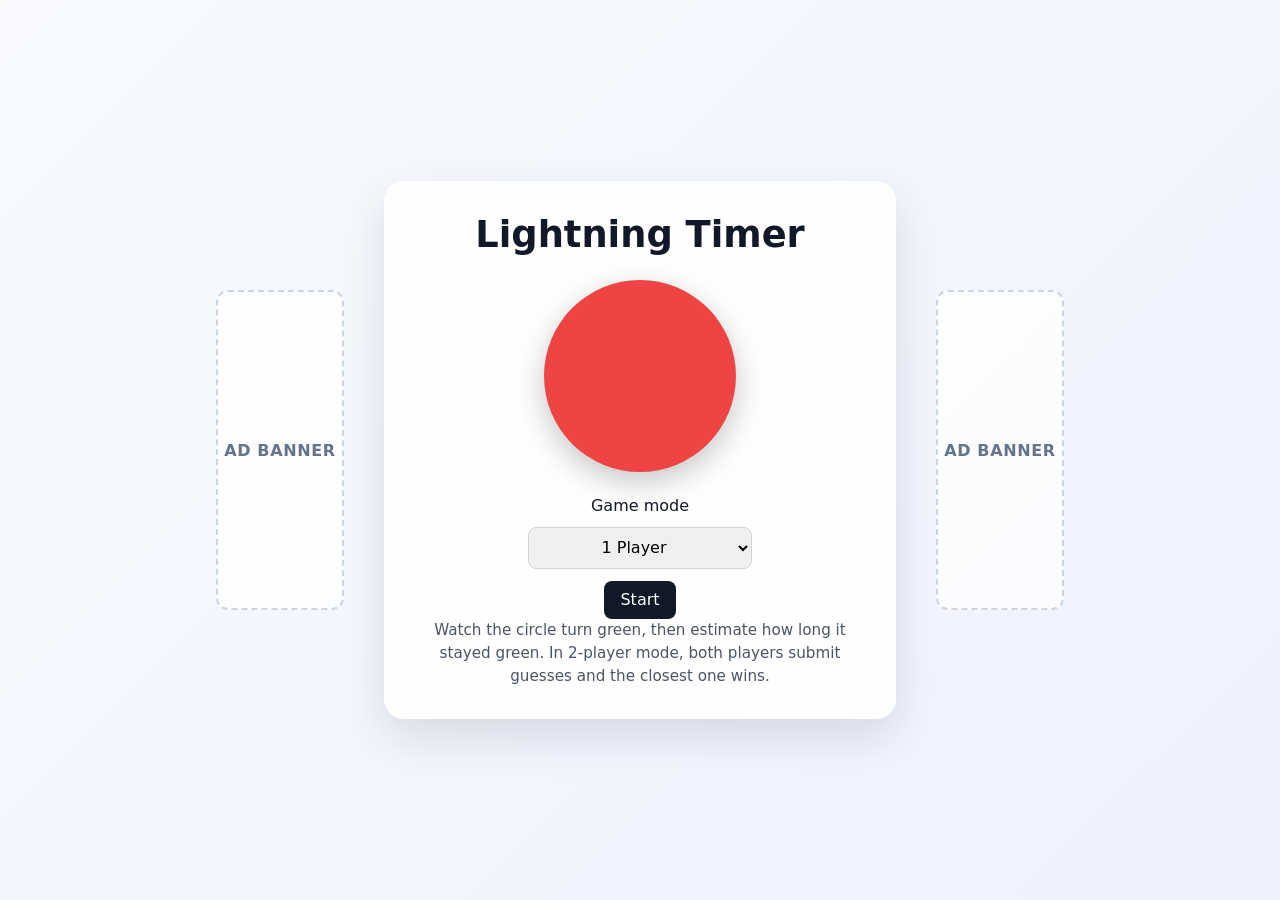
==== index.html @ 72d90bfa "Update index.html" ====
<!DOCTYPE html>
<html lang="en">
  <head>
    <!-- Google tag (gtag.js) -->
<script async src="https://www.googletagmanager.com/gtag/js?id=G-FT5W2FTYKB"></script>
<script>
  window.dataLayer = window.dataLayer || [];
  function gtag(){dataLayer.push(arguments);}
  gtag('js', new Date());

  gtag('config', 'G-FT5W2FTYKB');
</script>
    <meta charset="UTF-8" />
    <meta name="viewport" content="width=device-width, initial-scale=1.0" />
    <title>Lightning Timer</title>
    <link rel="stylesheet" href="styles.css" />
  </head>
  <body>
    <aside class="ad-sidebar ad-sidebar-left" aria-label="Left ad banner">
      <div class="ad-placeholder">Ad Banner</div>
    </aside>

    <main class="app">
      <h1>Lightning Timer</h1>
      <div id="circle" aria-live="polite"></div>
      <div id="panel"></div>
    </main>

    <aside class="ad-sidebar ad-sidebar-right" aria-label="Right ad banner">
      <div class="ad-placeholder">Ad Banner</div>
    </aside>

    <script src="script.js"></script>
  </body>
</html>
---- styles.css ----
:root {
  color-scheme: light;
  font-family: system-ui, -apple-system, BlinkMacSystemFont, "Segoe UI", sans-serif;
  background: #f7f7f8;
  color: #111827;
}

* {
  box-sizing: border-box;
}

body {
  margin: 0;
  min-height: 100vh;
  display: grid;
  place-items: center;
  padding: 2rem 1rem;
  background: linear-gradient(135deg, #f8fafc, #eef2ff);
  position: relative;
}

.ad-sidebar {
  display: none;
  width: 160px;
  min-height: 600px;
  align-items: center;
  justify-content: center;
  padding: 1rem;
}

.ad-placeholder {
  width: 100%;
  min-height: 320px;
  display: grid;
  place-items: center;
  border: 2px dashed #cbd5e1;
  border-radius: 0.75rem;
  background: rgba(255, 255, 255, 0.75);
  color: #64748b;
  font-weight: 600;
  letter-spacing: 0.04em;
  text-transform: uppercase;
}

.app {
  width: min(100%, 36rem);
  display: flex;
  flex-direction: column;
  align-items: center;
  gap: 1.5rem;
  padding: 2rem;
  border-radius: 1.25rem;
  background: rgba(255, 255, 255, 0.9);
  box-shadow: 0 18px 45px rgba(15, 23, 42, 0.12);
}

h1 {
  margin: 0;
  font-size: clamp(1.6rem, 3vw, 2.3rem);
}

#circle {
  width: 12rem;
  height: 12rem;
  border-radius: 50%;
  background: #ef4444;
  box-shadow: 0 10px 30px rgba(0, 0, 0, 0.22);
  transition: background-color 0.15s ease;
}

#circle.green {
  background: #22c55e;
}

#panel {
  min-height: 8rem;
  width: 100%;
  text-align: center;
}

button,
input,
select {
  font: inherit;
  padding: 0.6rem 1rem;
  border-radius: 0.5rem;
  border: 1px solid #d1d5db;
}

button {
  background: #111827;
  color: white;
  cursor: pointer;
  border: none;
}

button:hover {
  background: #374151;
}

input,
select {
  width: 100%;
  max-width: 14rem;
  text-align: center;
}

form {
  display: flex;
  flex-direction: column;
  align-items: center;
  gap: 0.75rem;
}

.buttonRow {
  display: flex;
  gap: 0.75rem;
  justify-content: center;
  flex-wrap: wrap;
}

.rules {
  max-width: 28rem;
  margin: 0 auto;
  font-size: 0.95rem;
  line-height: 1.5;
  color: #4b5563;
}

.muted {
  color: #6b7280;
}

@media (min-width: 1024px) {
  body {
    grid-template-columns: 1fr auto 1fr;
    gap: 1.5rem;
  }

  .ad-sidebar {
    display: flex;
  }

  .ad-sidebar-left {
    justify-self: end;
  }

  .ad-sidebar-right {
    justify-self: start;
  }

  .app {
    grid-column: 2;
  }
}
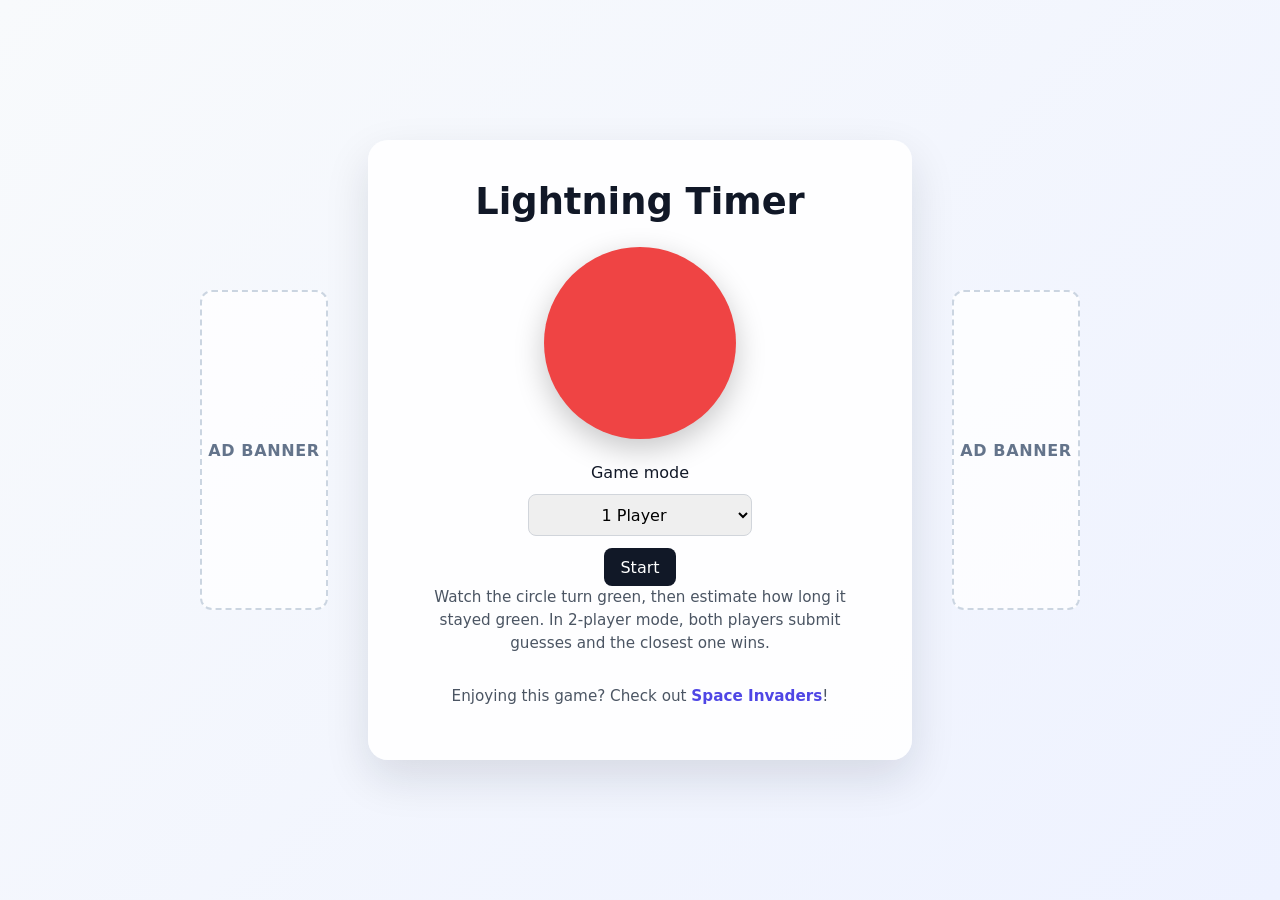
==== commit 42008898: "Update index.html" ====
--- a/index.html
+++ b/index.html
@@ -24,6 +24,7 @@
       <h1>Lightning Timer</h1>
       <div id="circle" aria-live="polite"></div>
       <div id="panel"></div>
+      <p class="promo">Enjoying this game? Check out <a href="https://dv21-hub.github.io/inavders-game/" target="_blank">Space Invaders</a>!</p>
     </main>
 
     <aside class="ad-sidebar ad-sidebar-right" aria-label="Right ad banner">
--- a/styles.css
+++ b/styles.css
@@ -4,11 +4,9 @@
   background: #f7f7f8;
   color: #111827;
 }
-
 * {
   box-sizing: border-box;
 }
-
 body {
   margin: 0;
   min-height: 100vh;
@@ -18,7 +16,6 @@
   background: linear-gradient(135deg, #f8fafc, #eef2ff);
   position: relative;
 }
-
 .ad-sidebar {
   display: none;
   width: 160px;
@@ -27,7 +24,6 @@
   justify-content: center;
   padding: 1rem;
 }
-
 .ad-placeholder {
   width: 100%;
   min-height: 320px;
@@ -41,24 +37,21 @@
   letter-spacing: 0.04em;
   text-transform: uppercase;
 }
-
 .app {
-  width: min(100%, 36rem);
+  width: min(100%, 48rem);
   display: flex;
   flex-direction: column;
   align-items: center;
   gap: 1.5rem;
-  padding: 2rem;
+  padding: 2.5rem 3rem;
   border-radius: 1.25rem;
   background: rgba(255, 255, 255, 0.9);
   box-shadow: 0 18px 45px rgba(15, 23, 42, 0.12);
 }
-
 h1 {
   margin: 0;
   font-size: clamp(1.6rem, 3vw, 2.3rem);
 }
-
 #circle {
   width: 12rem;
   height: 12rem;
@@ -67,17 +60,14 @@
   box-shadow: 0 10px 30px rgba(0, 0, 0, 0.22);
   transition: background-color 0.15s ease;
 }
-
 #circle.green {
   background: #22c55e;
 }
-
 #panel {
   min-height: 8rem;
   width: 100%;
   text-align: center;
 }
-
 button,
 input,
 select {
@@ -86,39 +76,33 @@
   border-radius: 0.5rem;
   border: 1px solid #d1d5db;
 }
-
 button {
   background: #111827;
   color: white;
   cursor: pointer;
   border: none;
 }
-
 button:hover {
   background: #374151;
 }
-
 input,
 select {
   width: 100%;
   max-width: 14rem;
   text-align: center;
 }
-
 form {
   display: flex;
   flex-direction: column;
   align-items: center;
   gap: 0.75rem;
 }
-
 .buttonRow {
   display: flex;
   gap: 0.75rem;
   justify-content: center;
   flex-wrap: wrap;
 }
-
 .rules {
   max-width: 28rem;
   margin: 0 auto;
@@ -126,29 +110,37 @@
   line-height: 1.5;
   color: #4b5563;
 }
-
 .muted {
   color: #6b7280;
 }
-
+.promo {
+  margin-top: 0.5rem;
+  font-size: 0.95rem;
+  color: #4b5563;
+  text-align: center;
+}
+.promo a {
+  color: #4f46e5;
+  text-decoration: none;
+  font-weight: 600;
+}
+.promo a:hover {
+  text-decoration: underline;
+}
 @media (min-width: 1024px) {
   body {
     grid-template-columns: 1fr auto 1fr;
     gap: 1.5rem;
   }
-
   .ad-sidebar {
     display: flex;
   }
-
   .ad-sidebar-left {
     justify-self: end;
   }
-
   .ad-sidebar-right {
     justify-self: start;
   }
-
   .app {
     grid-column: 2;
   }
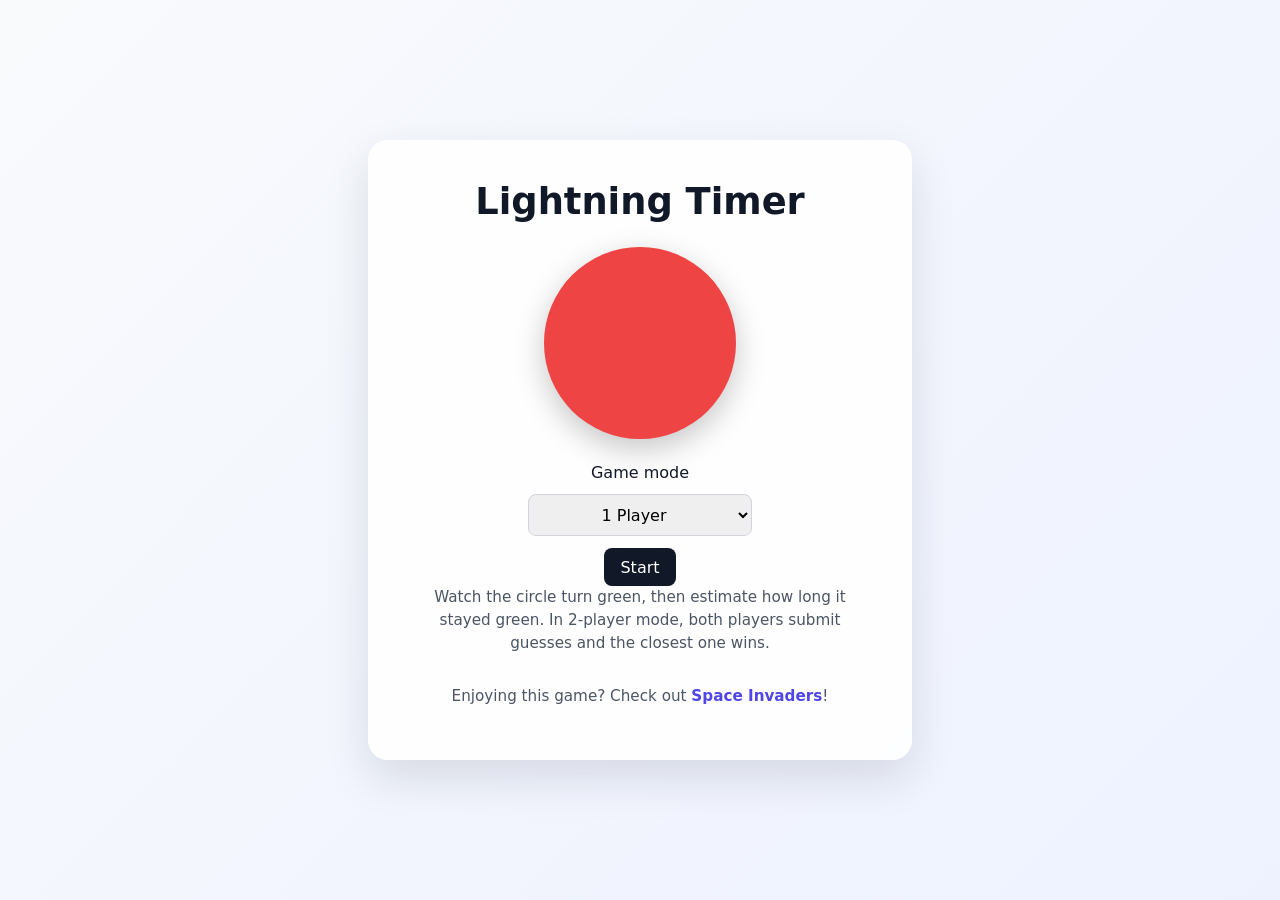
==== commit 6b0575d9: "Update index.html" ====
--- a/index.html
+++ b/index.html
@@ -7,7 +7,6 @@
   window.dataLayer = window.dataLayer || [];
   function gtag(){dataLayer.push(arguments);}
   gtag('js', new Date());
-
   gtag('config', 'G-FT5W2FTYKB');
 </script>
     <meta charset="UTF-8" />
@@ -16,21 +15,12 @@
     <link rel="stylesheet" href="styles.css" />
   </head>
   <body>
-    <aside class="ad-sidebar ad-sidebar-left" aria-label="Left ad banner">
-      <div class="ad-placeholder">Ad Banner</div>
-    </aside>
-
     <main class="app">
       <h1>Lightning Timer</h1>
       <div id="circle" aria-live="polite"></div>
       <div id="panel"></div>
       <p class="promo">Enjoying this game? Check out <a href="https://dv21-hub.github.io/inavders-game/" target="_blank">Space Invaders</a>!</p>
     </main>
-
-    <aside class="ad-sidebar ad-sidebar-right" aria-label="Right ad banner">
-      <div class="ad-placeholder">Ad Banner</div>
-    </aside>
-
     <script src="script.js"></script>
   </body>
 </html>
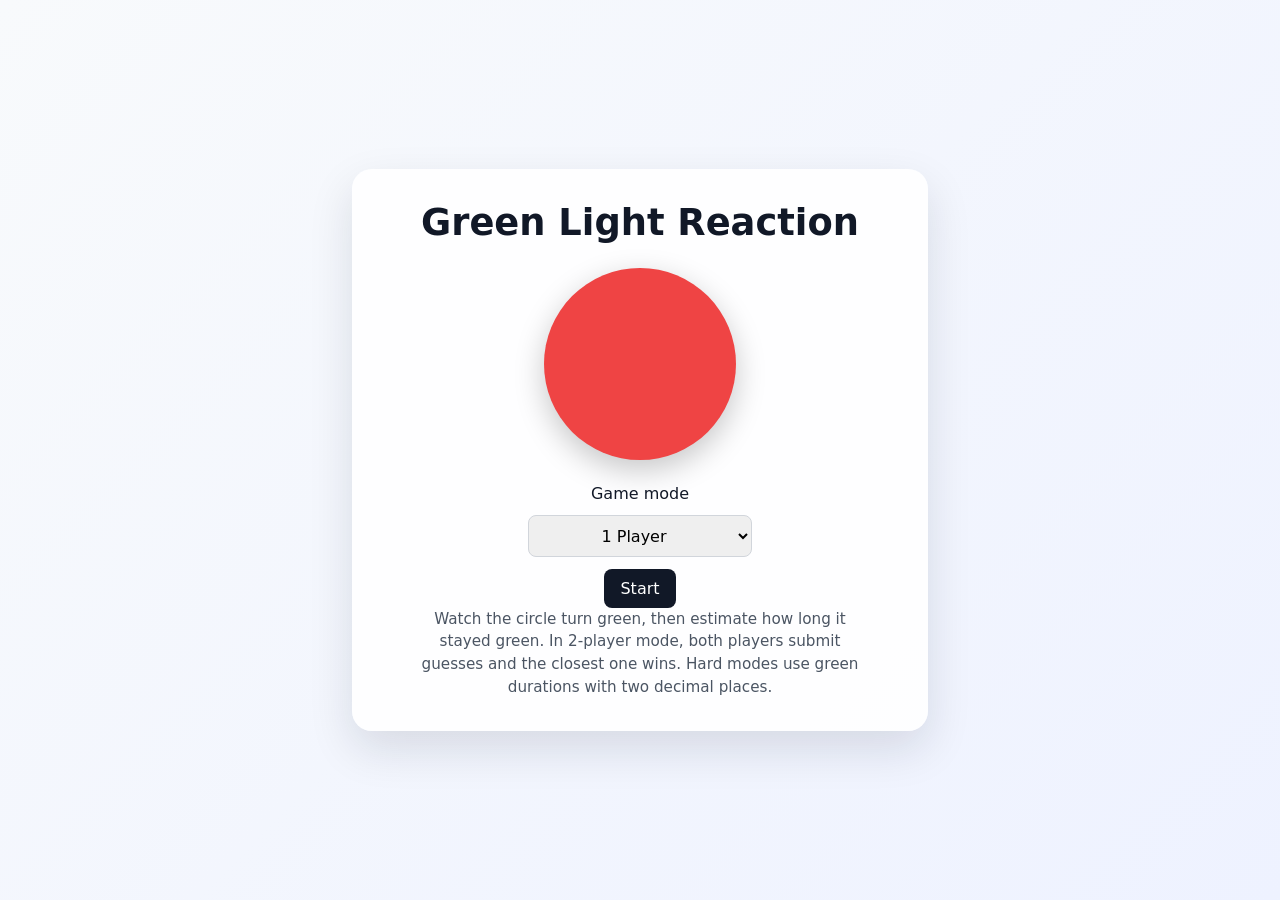
==== commit 044a1c32: "Add files via upload" ====
--- a/index.html
+++ b/index.html
@@ -1,26 +1,261 @@
 <!DOCTYPE html>
 <html lang="en">
   <head>
-    <!-- Google tag (gtag.js) -->
-<script async src="https://www.googletagmanager.com/gtag/js?id=G-FT5W2FTYKB"></script>
-<script>
-  window.dataLayer = window.dataLayer || [];
-  function gtag(){dataLayer.push(arguments);}
-  gtag('js', new Date());
-  gtag('config', 'G-FT5W2FTYKB');
-</script>
     <meta charset="UTF-8" />
     <meta name="viewport" content="width=device-width, initial-scale=1.0" />
-    <title>Lightning Timer</title>
-    <link rel="stylesheet" href="styles.css" />
+    <title>Green Light Reaction</title>
+    <style>
+      :root {
+        color-scheme: light;
+        font-family: system-ui, -apple-system, BlinkMacSystemFont, "Segoe UI", sans-serif;
+        background: #f7f7f8;
+        color: #111827;
+      }
+
+      * {
+        box-sizing: border-box;
+      }
+
+      body {
+        margin: 0;
+        min-height: 100vh;
+        display: grid;
+        place-items: center;
+        padding: 2rem 1rem;
+        background: linear-gradient(135deg, #f8fafc, #eef2ff);
+        position: relative;
+      }
+
+      .app {
+        width: min(100%, 36rem);
+        display: flex;
+        flex-direction: column;
+        align-items: center;
+        gap: 1.5rem;
+        padding: 2rem;
+        border-radius: 1.25rem;
+        background: rgba(255, 255, 255, 0.9);
+        box-shadow: 0 18px 45px rgba(15, 23, 42, 0.12);
+      }
+
+      h1 {
+        margin: 0;
+        font-size: clamp(1.6rem, 3vw, 2.3rem);
+      }
+
+      #circle {
+        width: 12rem;
+        height: 12rem;
+        border-radius: 50%;
+        background: #ef4444;
+        box-shadow: 0 10px 30px rgba(0, 0, 0, 0.22);
+        transition: background-color 0.15s ease;
+      }
+
+      #circle.green {
+        background: #22c55e;
+      }
+
+      #panel {
+        min-height: 8rem;
+        width: 100%;
+        text-align: center;
+      }
+
+      button,
+      input,
+      select {
+        font: inherit;
+        padding: 0.6rem 1rem;
+        border-radius: 0.5rem;
+        border: 1px solid #d1d5db;
+      }
+
+      button {
+        background: #111827;
+        color: white;
+        cursor: pointer;
+        border: none;
+      }
+
+      button:hover {
+        background: #374151;
+      }
+
+      input,
+      select {
+        width: 100%;
+        max-width: 14rem;
+        text-align: center;
+      }
+
+      form {
+        display: flex;
+        flex-direction: column;
+        align-items: center;
+        gap: 0.75rem;
+      }
+
+      .buttonRow {
+        display: flex;
+        gap: 0.75rem;
+        justify-content: center;
+        flex-wrap: wrap;
+      }
+
+      .rules {
+        max-width: 28rem;
+        margin: 0 auto;
+        font-size: 0.95rem;
+        line-height: 1.5;
+        color: #4b5563;
+      }
+
+      .muted {
+        color: #6b7280;
+      }
+
+    </style>
   </head>
   <body>
     <main class="app">
-      <h1>Lightning Timer</h1>
+      <h1>Green Light Reaction</h1>
       <div id="circle" aria-live="polite"></div>
       <div id="panel"></div>
-      <p class="promo">Enjoying this game? Check out <a href="https://dv21-hub.github.io/inavders-game/" target="_blank">Space Invaders</a>!</p>
     </main>
-    <script src="script.js"></script>
+
+    <script>
+      const circle = document.getElementById("circle");
+      const panel = document.getElementById("panel");
+      let actual = 0;
+      let mode = "1player";
+
+      function closeness(d) {
+        if (d < 0.1) return "Incredible!";
+        if (d < 0.3) return "Very close!";
+        if (d < 0.7) return "Not bad.";
+        if (d < 1.5) return "You can do better.";
+        return "Way off!";
+      }
+
+      function showIdle() {
+        panel.innerHTML = `
+          <form id="modeForm">
+            <label for="modeSelect">Game mode</label>
+            <select id="modeSelect">
+              <option value="1player" ${mode === "1player" ? "selected" : ""}>1 Player</option>
+              <option value="2player" ${mode === "2player" ? "selected" : ""}>2 Player</option>
+              <option value="hardmode" ${mode === "hardmode" ? "selected" : ""}>Hard Mode</option>
+              <option value="2playerhardmode" ${mode === "2playerhardmode" ? "selected" : ""}>2 Player Hard Mode</option>
+            </select>
+            <button id="startBtn" type="button">Start</button>
+          </form>
+          <p class="rules">Watch the circle turn green, then estimate how long it stayed green. In 2-player mode, both players submit guesses and the closest one wins. Hard modes use green durations with two decimal places.</p>`;
+
+        document.getElementById("modeSelect").onchange = (e) => {
+          mode = e.target.value;
+        };
+        document.getElementById("startBtn").onclick = start;
+      }
+
+      function start() {
+        mode = document.getElementById("modeSelect")?.value || mode;
+        panel.innerHTML = '<p class="muted">Get ready... watch the circle.</p>';
+
+        const waitMs = 800 + Math.random() * 1500;
+        setTimeout(() => {
+          const greenSeconds = 1 + Math.random() * 4;
+          const roundedSeconds = mode === "hardmode" || mode === "2playerhardmode"
+            ? Number(greenSeconds.toFixed(2))
+            : Math.round(greenSeconds * 10) / 10;
+          const t0 = performance.now();
+          circle.classList.add("green");
+          panel.innerHTML = '<p class="muted">Count the seconds!</p>';
+
+          setTimeout(() => {
+            actual = roundedSeconds;
+            circle.classList.remove("green");
+            showGuess();
+          }, roundedSeconds * 1000);
+        }, waitMs);
+      }
+
+      function showGuess() {
+        if (mode === "2player" || mode === "2playerhardmode") {
+          panel.innerHTML = `
+            <form id="guessForm">
+              <label>Player 1 guess (seconds)</label>
+              <input id="player1Guess" type="number" step="0.01" autofocus />
+              <label>Player 2 guess (seconds)</label>
+              <input id="player2Guess" type="number" step="0.01" />
+              <button type="submit">Submit guesses</button>
+            </form>`;
+
+          document.getElementById("guessForm").onsubmit = (e) => {
+            e.preventDefault();
+            const p1 = parseFloat(document.getElementById("player1Guess").value);
+            const p2 = parseFloat(document.getElementById("player2Guess").value);
+            if (isNaN(p1) || isNaN(p2)) return;
+            showTwoPlayerResult(p1, p2);
+          };
+          return;
+        }
+
+        panel.innerHTML = `
+          <form id="guessForm">
+            <label>How long was it green (seconds)?</label>
+            <input id="guess" type="number" step="0.01" autofocus />
+            <button type="submit">Submit</button>
+          </form>`;
+
+        document.getElementById("guessForm").onsubmit = (e) => {
+          e.preventDefault();
+          const g = parseFloat(document.getElementById("guess").value);
+          if (isNaN(g)) return;
+          showResult(Math.abs(g - actual));
+        };
+      }
+
+      function showResult(diff) {
+        panel.innerHTML = `
+          <p>Actual: <strong>${actual.toFixed(2)}s</strong></p>
+          <p>You were off by <strong>${diff.toFixed(2)}s</strong></p>
+          <p class="muted">${closeness(diff)}</p>
+          <div class="buttonRow">
+            <button id="again">Play again</button>
+            <button id="home" type="button">Return home</button>
+          </div>`;
+
+        document.getElementById("again").onclick = start;
+        document.getElementById("home").onclick = showIdle;
+      }
+
+      function showTwoPlayerResult(p1, p2) {
+        const diff1 = Math.abs(p1 - actual);
+        const diff2 = Math.abs(p2 - actual);
+        let winnerText = "It's a tie!";
+
+        if (diff1 < diff2) {
+          winnerText = "Player 1 wins!";
+        } else if (diff2 < diff1) {
+          winnerText = "Player 2 wins!";
+        }
+
+        panel.innerHTML = `
+          <p>Actual: <strong>${actual.toFixed(2)}s</strong></p>
+          <p>Player 1 was off by <strong>${diff1.toFixed(2)}s</strong> (${closeness(diff1)})</p>
+          <p>Player 2 was off by <strong>${diff2.toFixed(2)}s</strong> (${closeness(diff2)})</p>
+          <p><strong>${winnerText}</strong></p>
+          <div class="buttonRow">
+            <button id="again">Play again</button>
+            <button id="home" type="button">Return home</button>
+          </div>`;
+
+        document.getElementById("again").onclick = start;
+        document.getElementById("home").onclick = showIdle;
+      }
+
+      showIdle();
+    </script>
   </body>
 </html>
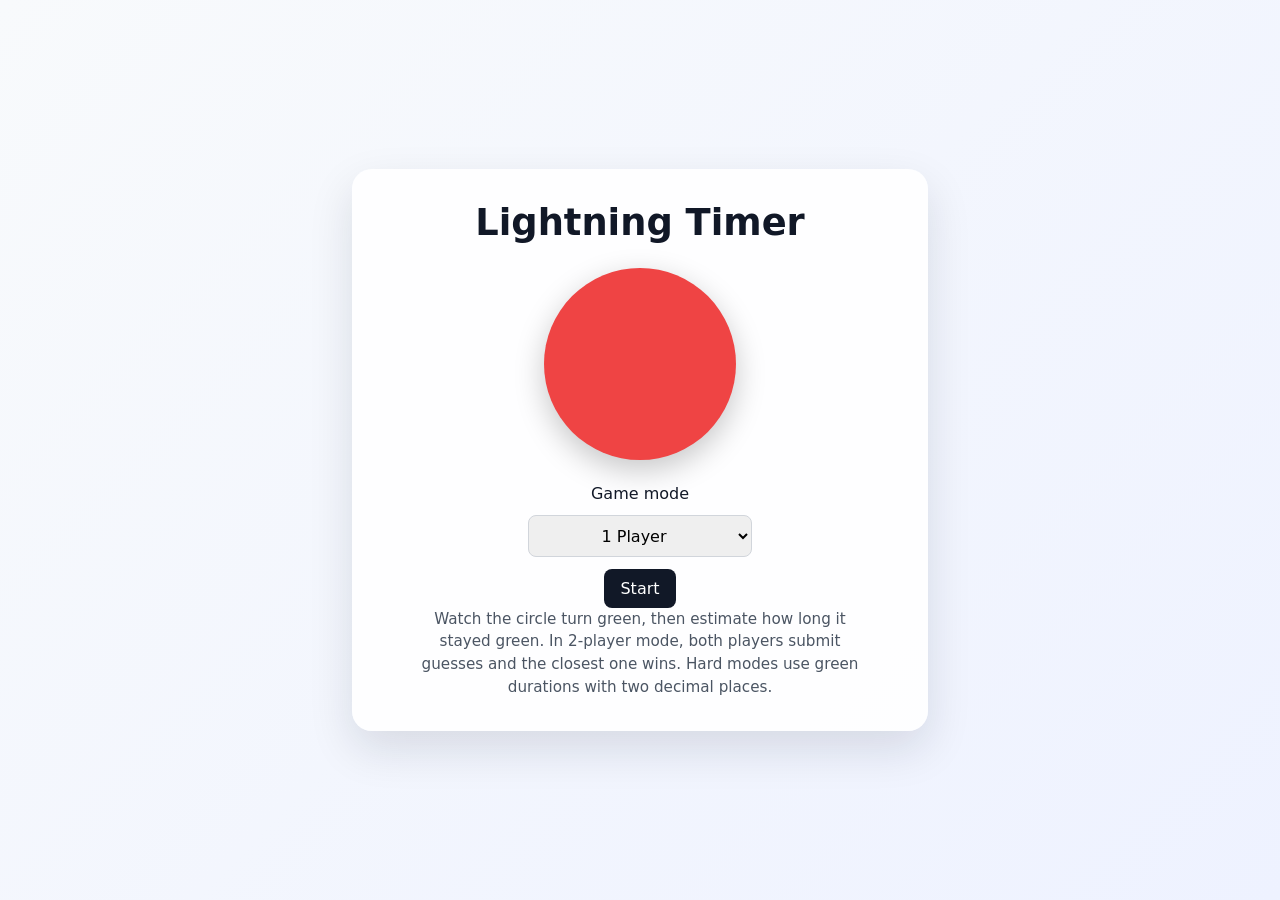
==== commit e925441c: "Change title and heading from 'Green Light Reaction' to 'Lightning Timer'" ====
--- a/index.html
+++ b/index.html
@@ -3,7 +3,7 @@
   <head>
     <meta charset="UTF-8" />
     <meta name="viewport" content="width=device-width, initial-scale=1.0" />
-    <title>Green Light Reaction</title>
+    <title>Lightning Timer</title>
     <style>
       :root {
         color-scheme: light;
@@ -119,7 +119,7 @@
   </head>
   <body>
     <main class="app">
-      <h1>Green Light Reaction</h1>
+      <h1>Lightning Timer</h1>
       <div id="circle" aria-live="polite"></div>
       <div id="panel"></div>
     </main>
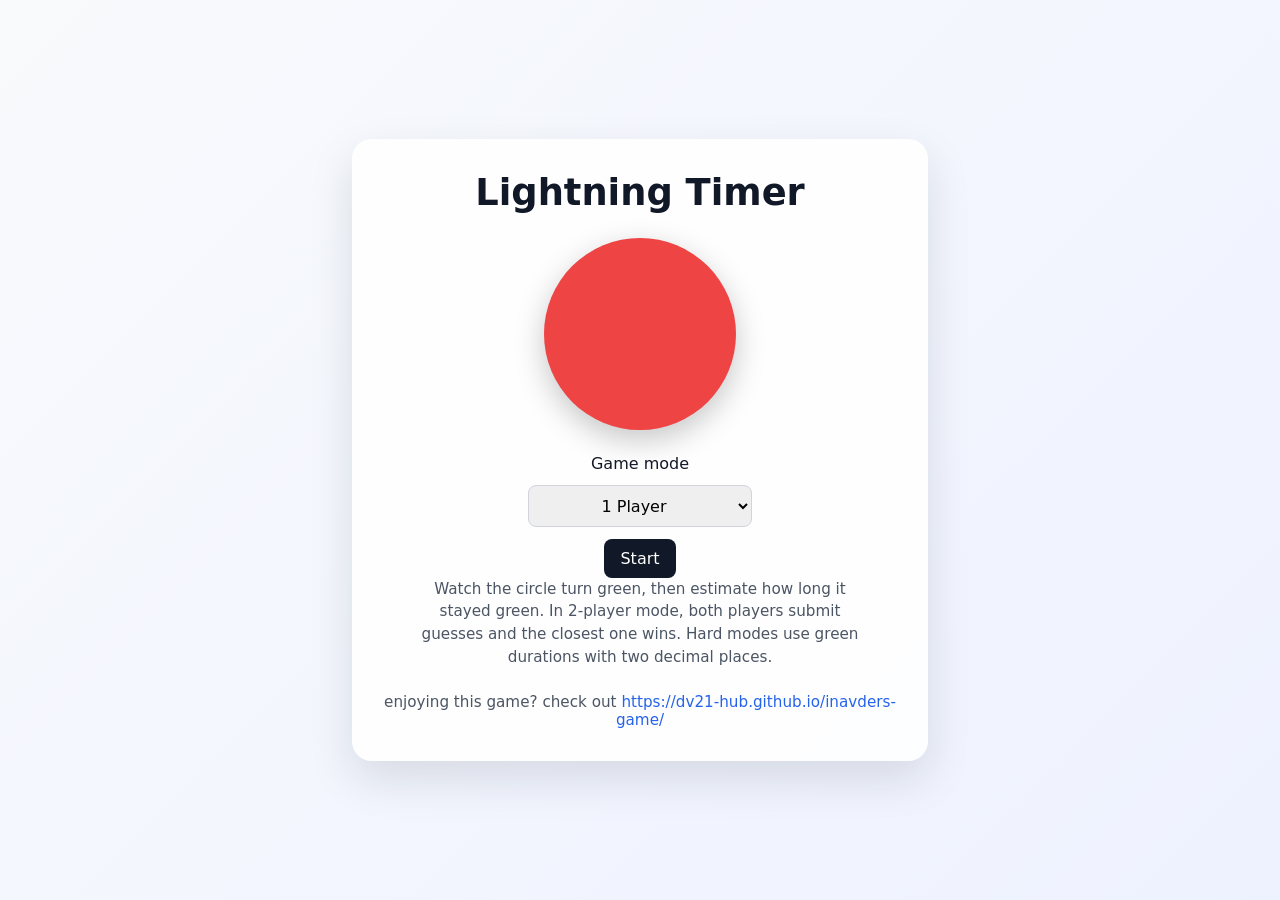
==== commit cd8471aa: "Update index.html" ====
--- a/index.html
+++ b/index.html
@@ -115,6 +115,22 @@
         color: #6b7280;
       }
 
+      .footer {
+        margin: 0;
+        font-size: 0.95rem;
+        color: #4b5563;
+        text-align: center;
+      }
+
+      .footer a {
+        color: #2563eb;
+        text-decoration: none;
+      }
+
+      .footer a:hover {
+        text-decoration: underline;
+      }
+
     </style>
   </head>
   <body>
@@ -122,6 +138,10 @@
       <h1>Lightning Timer</h1>
       <div id="circle" aria-live="polite"></div>
       <div id="panel"></div>
+      <p class="footer">
+        enjoying this game? check out
+        <a href="https://dv21-hub.github.io/inavders-game/" target="_blank" rel="noopener noreferrer">https://dv21-hub.github.io/inavders-game/</a>
+      </p>
     </main>
 
     <script>
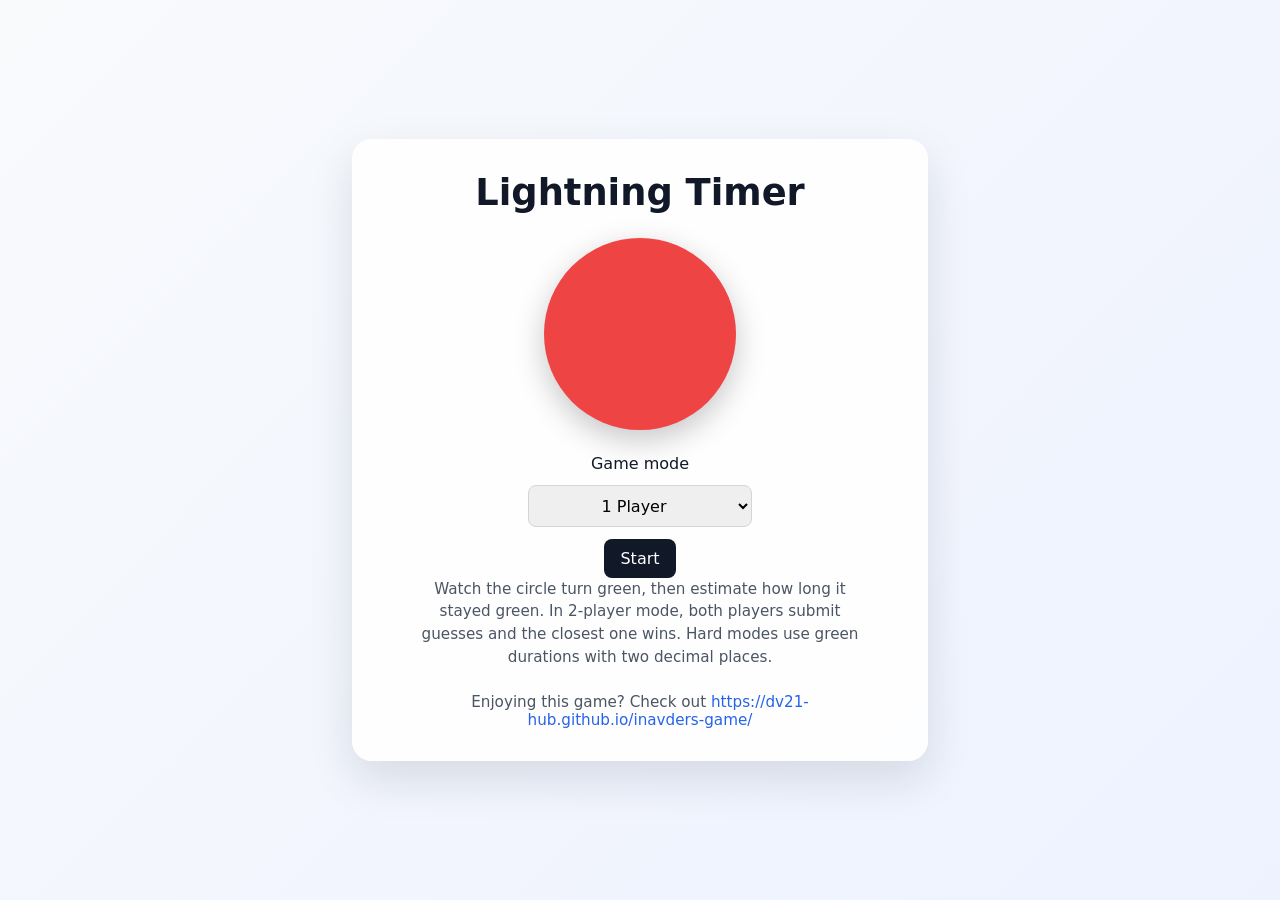
==== commit 7ea4688f: "Update index.html" ====
--- a/index.html
+++ b/index.html
@@ -139,7 +139,7 @@
       <div id="circle" aria-live="polite"></div>
       <div id="panel"></div>
       <p class="footer">
-        enjoying this game? check out
+        Enjoying this game? Check out
         <a href="https://dv21-hub.github.io/inavders-game/" target="_blank" rel="noopener noreferrer">https://dv21-hub.github.io/inavders-game/</a>
       </p>
     </main>
